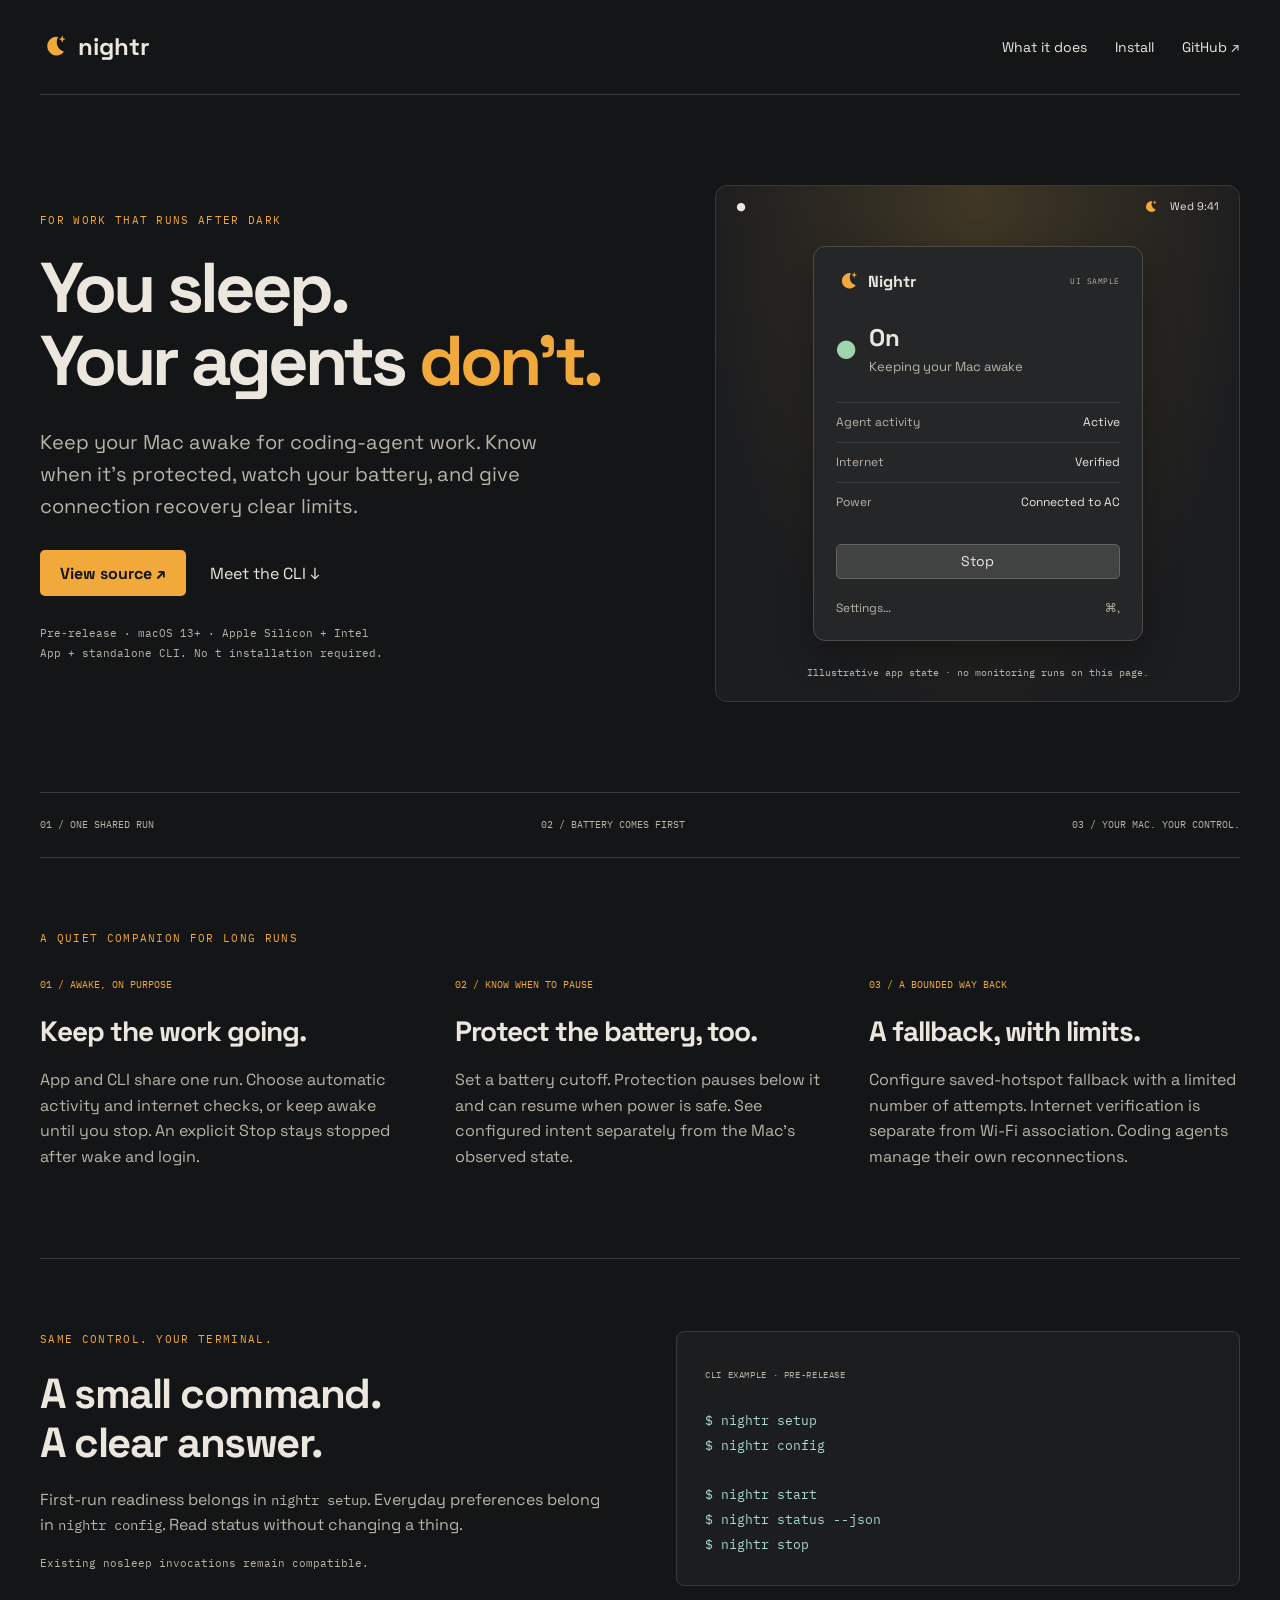
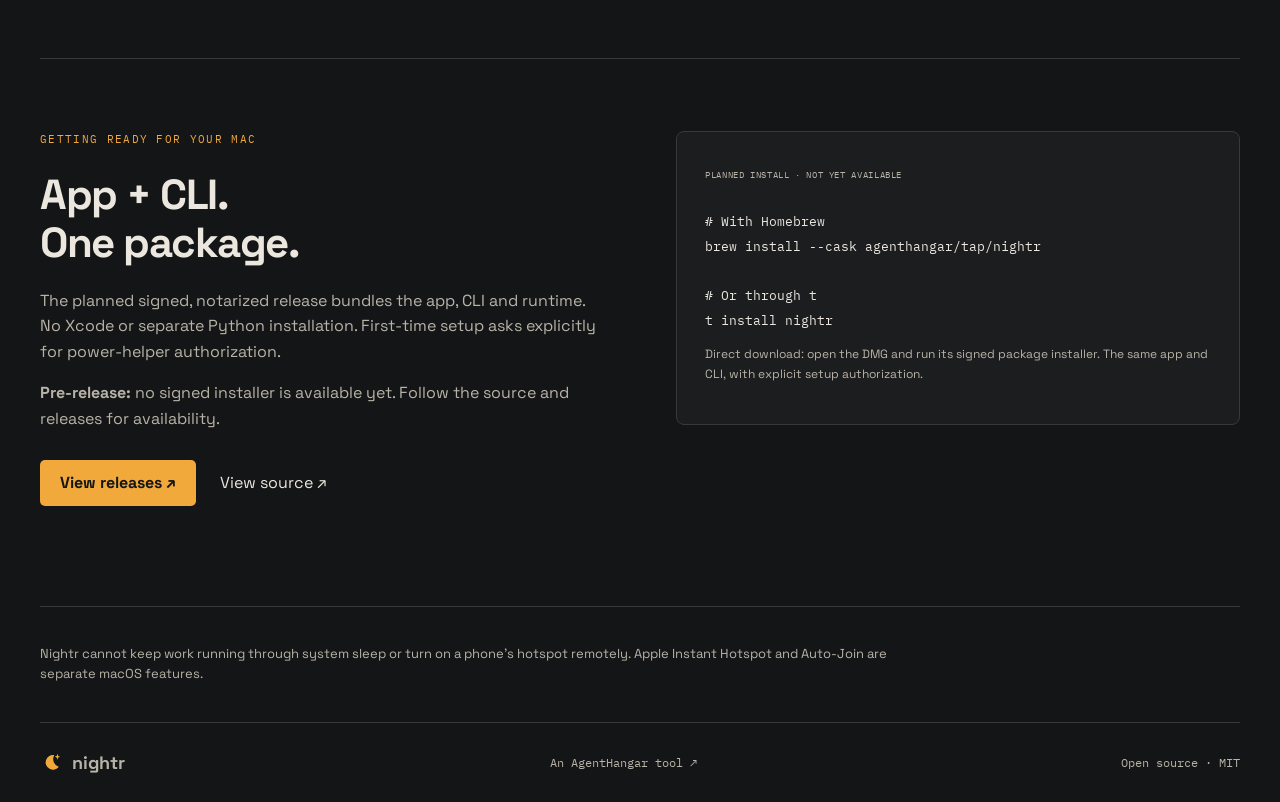
==== site/index.html @ ea900652 "Implement native Nightr controller app and standalone CLI" ====
<!doctype html>
<html lang="en"><head>
<meta charset="utf-8"><meta name="viewport" content="width=device-width, initial-scale=1">
<title>Nightr — You sleep. Your agents don't.</title>
<meta name="description" content="A macOS menu bar app and standalone CLI for keeping your Mac awake during coding-agent work. Open source, with battery and connectivity controls.">
<meta name="theme-color" content="#141516"><link rel="canonical" href="https://nightr.ai/">
<meta property="og:title" content="Nightr — You sleep. Your agents don't."><meta property="og:description" content="Keep your Mac awake for coding-agent work. App + standalone CLI. Open source."><meta property="og:type" content="website"><meta property="og:url" content="https://nightr.ai/">
<link rel="icon" type="image/svg+xml" href="assets/moon-spark.svg">
<link rel="preconnect" href="https://fonts.googleapis.com"><link rel="preconnect" href="https://fonts.gstatic.com" crossorigin>
<link rel="stylesheet" href="https://fonts.googleapis.com/css2?family=Space+Grotesk:wght@400;500;700&family=IBM+Plex+Mono:wght@400;500&display=swap">
<link rel="stylesheet" href="styles.css"></head><body>
<a class="skip" href="#main">Skip to content</a>
<header class="wrap nav"><a class="brand" href="./"><img src="assets/moon-spark.svg" width="28" height="28" alt=""><span>nightr</span></a><nav aria-label="Primary"><a href="#features">What it does</a><a href="#install">Install</a><a href="https://github.com/agenthangar/nightr">GitHub ↗</a></nav></header>
<main id="main"><section class="wrap hero"><div>
<p class="eyebrow">For work that runs after dark</p><h1>You sleep.<br>Your agents <em>don’t.</em></h1>
<p class="lede">Keep your Mac awake for coding-agent work. Know when it’s protected, watch your battery, and give connection recovery clear limits.</p>
<div class="actions"><a class="button" href="https://github.com/agenthangar/nightr">View source ↗</a><a href="#cli">Meet the CLI ↓</a></div>
<p class="meta">Pre-release · macOS 13+ · Apple Silicon + Intel<br>App + standalone CLI. No t installation required.</p>
</div><figure class="app-visual"><div class="menubar"><span>●</span><span><img src="assets/moon-spark.svg" width="28" height="28" alt=""> Wed 9:41</span></div><div class="app-card"><div class="app-title"><img src="assets/moon-spark.svg" width="28" height="28" alt=""><strong>Nightr</strong><span class="sample">UI SAMPLE</span></div><div class="status"><span class="status-dot">●</span><div><strong>On</strong><p>Keeping your Mac awake</p></div></div><dl><div><dt>Agent activity</dt><dd>Active</dd></div><div><dt>Internet</dt><dd>Verified</dd></div><div><dt>Power</dt><dd>Connected to AC</dd></div></dl><div class="sample-action">Stop</div><div class="sample-settings">Settings… <span>⌘,</span></div></div><figcaption>Illustrative app state · no monitoring runs on this page.</figcaption></figure></section>
<div class="wrap strip"><span>01 / ONE SHARED RUN</span><span>02 / BATTERY COMES FIRST</span><span>03 / YOUR MAC. YOUR CONTROL.</span></div>
<section class="wrap section" id="features" aria-labelledby="features-title"><p class="eyebrow" id="features-title">A quiet companion for long runs</p><div class="features"><article><span class="index">01 / AWAKE, ON PURPOSE</span><h2>Keep the work going.</h2><p>App and CLI share one run. Choose automatic activity and internet checks, or keep awake until you stop. An explicit Stop stays stopped after wake and login.</p></article><article><span class="index">02 / KNOW WHEN TO PAUSE</span><h2>Protect the battery, too.</h2><p>Set a battery cutoff. Protection pauses below it and can resume when power is safe. See configured intent separately from the Mac’s observed state.</p></article><article><span class="index">03 / A BOUNDED WAY BACK</span><h2>A fallback, with limits.</h2><p>Configure saved-hotspot fallback with a limited number of attempts. Internet verification is separate from Wi-Fi association. Coding agents manage their own reconnections.</p></article></div></section>
<section class="wrap section cli" id="cli"><div><p class="eyebrow">Same control. Your terminal.</p><h2>A small command.<br>A clear answer.</h2><p>First-run readiness belongs in <code>nightr setup</code>. Everyday preferences belong in <code>nightr config</code>. Read status without changing a thing.</p><p class="meta">Existing nosleep invocations remain compatible.</p></div><div class="terminal"><span class="terminal-label">CLI EXAMPLE · PRE-RELEASE</span><pre><code><span>$ nightr setup</span>
<span>$ nightr config</span>

<span>$ nightr start</span>
<span>$ nightr status --json</span>
<span>$ nightr stop</span></code></pre></div></section>
<section class="wrap section install" id="install"><div><p class="eyebrow">Getting ready for your Mac</p><h2>App + CLI.<br>One package.</h2><p>The planned signed, notarized release bundles the app, CLI and runtime. No Xcode or separate Python installation. First-time setup asks explicitly for power-helper authorization.</p><p><strong>Pre-release:</strong> no signed installer is available yet. Follow the source and releases for availability.</p><div class="actions"><a class="button" href="https://github.com/agenthangar/nightr/releases">View releases ↗</a><a href="https://github.com/agenthangar/nightr">View source ↗</a></div></div><div class="terminal"><span class="terminal-label">PLANNED INSTALL · NOT YET AVAILABLE</span><pre><code># With Homebrew
brew install --cask agenthangar/tap/nightr

# Or through t
t install nightr</code></pre><p>Direct download: open the DMG and run its signed package installer. The same app and CLI, with explicit setup authorization.</p></div></section>
<aside class="wrap limits"><p>Nightr cannot keep work running through system sleep or turn on a phone’s hotspot remotely. Apple Instant Hotspot and Auto-Join are separate macOS features.</p></aside></main>
<footer class="wrap footer"><a class="brand" href="./"><img src="assets/moon-spark.svg" width="28" height="28" alt=""><span>nightr</span></a><a href="https://agenthangar.ai/">An AgentHangar tool ↗</a><span>Open source · MIT</span></footer>
</body></html>
---- site/styles.css ----
@charset "UTF-8";
:root{color-scheme:dark;--bg:#141516;--raised:#1c1d1f;--ink:#ebe7df;--muted:#b8b3a8;--accent:#f2a93b;--line:#38393a;--sans:"Space Grotesk",system-ui,sans-serif;--mono:"IBM Plex Mono",ui-monospace,monospace}
*{box-sizing:border-box}html{scroll-behavior:smooth;scroll-padding-top:24px}body{margin:0;background:var(--bg);color:var(--ink);font:16px/1.6 var(--sans)}a{color:inherit;text-decoration:none}a:hover{color:var(--accent)}a:focus-visible{outline:2px solid var(--accent);outline-offset:5px}img{display:block;max-width:100%}.wrap{width:min(1200px,100% - 64px);margin-inline:auto}.nav{display:flex;align-items:center;justify-content:space-between;padding-block:28px;border-bottom:1px solid var(--line);gap:24px}.brand{display:flex;align-items:center;gap:10px;font-weight:700;font-size:24px}.nav nav{display:flex;gap:28px;font-size:14px}.skip{position:absolute;top:-80px;left:20px;padding:10px;background:var(--raised);z-index:2}.skip:focus{top:10px}.hero{display:grid;grid-template-columns:1.15fr 1fr;align-items:center;gap:72px;padding-block:90px}.eyebrow,.index,.meta,.strip,.terminal-label,.sample{font-family:var(--mono)}.eyebrow{font-size:11px;letter-spacing:.12em;text-transform:uppercase;color:var(--accent);margin:0 0 22px}h1{font-size:clamp(48px,5.5vw,76px);line-height:1.04;letter-spacing:-.055em;margin:0 0 28px}h1 em{color:var(--accent);font-style:normal}.lede{font-size:20px;line-height:1.6;color:var(--muted);max-width:520px}.actions{display:flex;flex-wrap:wrap;align-items:center;gap:24px;margin:28px 0}.button{display:inline-flex;align-items:center;min-height:46px;padding:10px 20px;border-radius:5px;background:var(--accent);color:#141516;font-weight:700}.button:hover{background:#ffbe5b;color:#141516}.meta{font-size:11px;line-height:1.8;color:var(--muted)}.app-visual{margin:0;padding:0 20px 20px;background:radial-gradient(ellipse at top,#403725,#1c1d1f 75%);border:1px solid var(--line);border-radius:12px}.menubar{display:flex;justify-content:space-between;align-items:center;padding:12px 0;font-size:11px}.menubar>span:last-child{display:flex;align-items:center;gap:12px}.menubar img{width:16px;height:16px}.app-card{max-width:330px;margin:18px auto 24px;padding:22px;border:1px solid #4c4b47;background:#252628;border-radius:12px;box-shadow:0 14px 38px #0005}.app-title{display:flex;align-items:center;gap:9px}.app-title img{width:23px;height:23px}.sample{font-size:8px;color:var(--muted);margin-left:auto;letter-spacing:.06em}.status{display:flex;gap:12px;align-items:center;margin:24px 0}.status strong{font-size:24px}.status p{font-size:13px;color:var(--muted);margin:0}.status-dot{color:#a0d5ac;font-size:24px}dl{font-size:12px;margin:0 0 22px}dl>div{display:flex;justify-content:space-between;padding:10px 0;border-top:1px solid var(--line);gap:14px}dt{color:var(--muted)}dd{margin:0}.sample-action{background:#414242;border:1px solid #65645f;border-radius:5px;text-align:center;font-size:14px;padding:5px}.sample-settings{margin-top:20px;font-size:12px;color:var(--muted);display:flex;justify-content:space-between}figcaption{text-align:center;font:10px/1.6 var(--mono);color:var(--muted)}.strip{display:flex;justify-content:space-between;gap:20px;padding-block:24px;border-block:1px solid var(--line);font-size:10px;color:var(--muted)}.section{padding-block:72px;border-bottom:1px solid var(--line)}.features{display:grid;grid-template-columns:repeat(3,minmax(0,1fr));gap:44px}.index{font-size:10px;color:var(--accent)}h2{font-size:28px;line-height:1.15;letter-spacing:-.035em;margin:20px 0}.features p,.section>div>p:not(.eyebrow){color:var(--muted)}.cli,.install{display:grid;grid-template-columns:1fr 1fr;gap:72px;align-items:start}.cli h2,.install h2{font-size:42px}.terminal{background:var(--raised);border:1px solid var(--line);padding:28px;border-radius:8px;min-width:0}.terminal-label{font-size:9px;letter-spacing:.07em;color:var(--muted)}pre{font:13px/1.9 var(--mono);margin:24px 0 0;white-space:pre-wrap;overflow-wrap:anywhere}pre span{color:#a9d7d2}code{font-family:var(--mono);font-size:.88em}pre code{font-size:inherit}.terminal p{font-size:12px;color:var(--muted)}.limits{padding-block:24px;color:var(--muted);font-size:13px}.limits p{max-width:850px}.footer{display:flex;flex-wrap:wrap;align-items:center;justify-content:space-between;gap:24px;border-top:1px solid var(--line);padding-block:28px;font:12px var(--mono);color:var(--muted)}.footer .brand{font:700 18px var(--sans)}.footer img{width:22px;height:22px}
@media(max-width:900px){.hero{gap:32px;padding-block:60px}.features{gap:24px}.cli,.install{gap:32px}.app-visual{padding-inline:12px}.app-card{padding:18px}.strip{font-size:9px}}
@media(max-width:680px){.wrap{width:calc(100% - 40px)}.nav{padding-block:20px}.nav nav{gap:16px;font-size:12px}.nav nav a:first-child{display:none}.hero,.cli,.install,.features{grid-template-columns:1fr}.hero{padding-block:48px;gap:32px}h1{font-size:56px}.lede{font-size:18px}.app-visual{max-width:420px;width:100%;justify-self:center}.strip{flex-direction:column;gap:10px}.section{padding-block:44px}.features{gap:28px}.features h2{margin-top:10px}.terminal{padding:22px}.footer{font-size:11px}.cli h2,.install h2{font-size:36px}}
@media(prefers-reduced-motion:reduce){html{scroll-behavior:auto}}
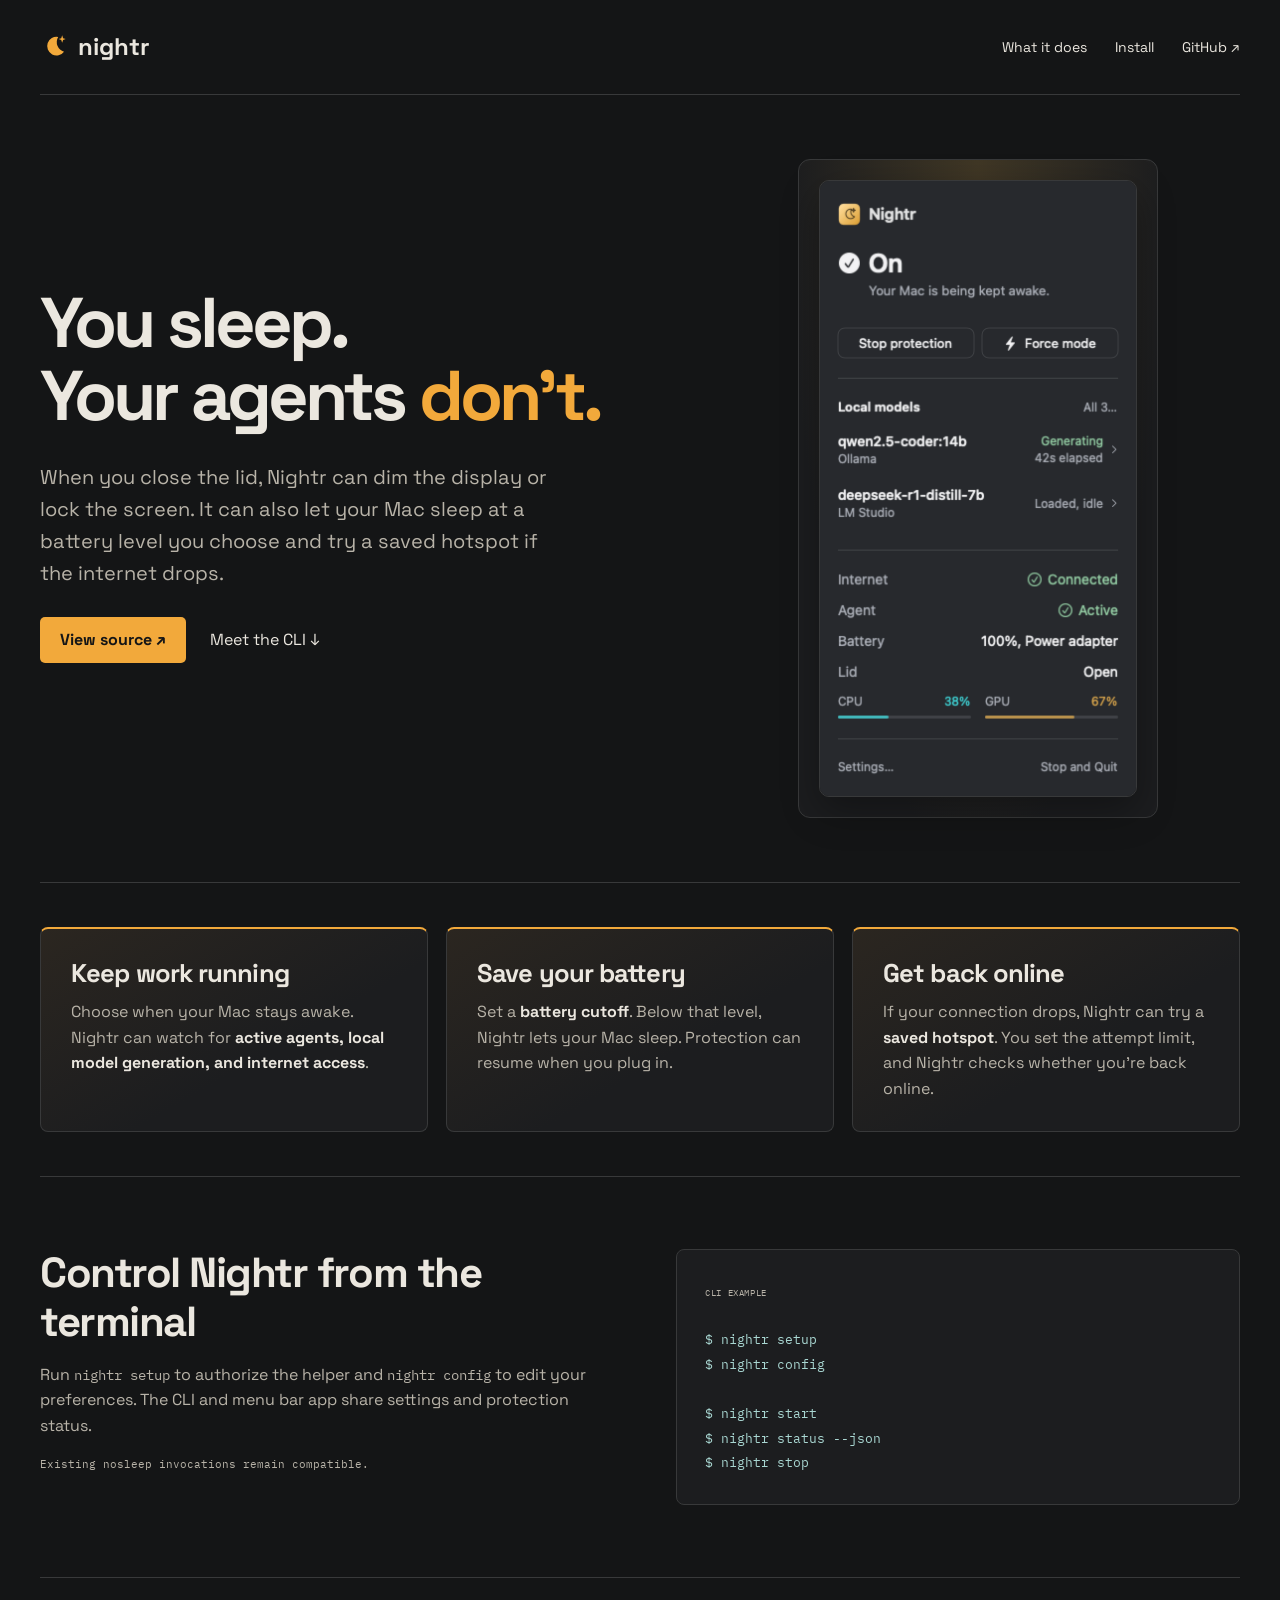
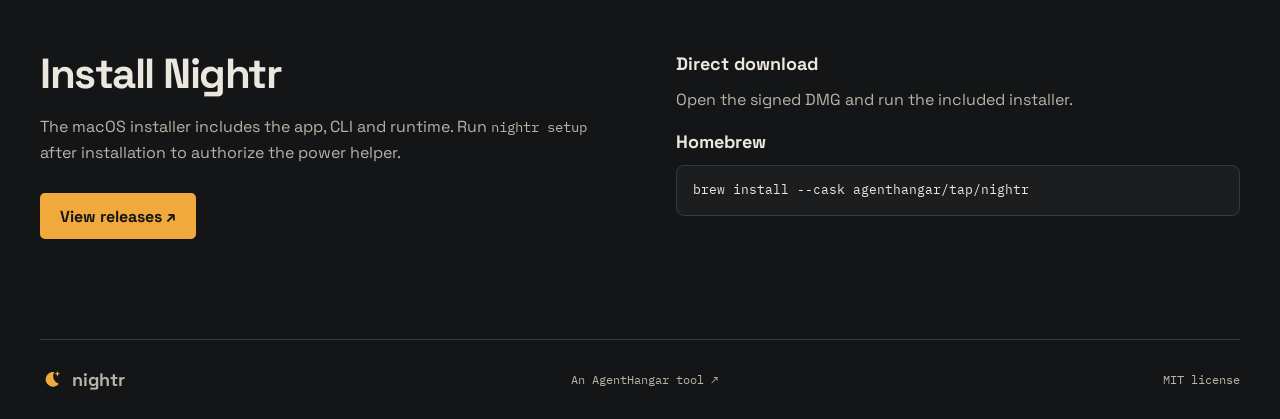
==== commit cfaef3fd: "Refresh the Nightr product website" ====
--- a/site/index.html
+++ b/site/index.html
@@ -1,10 +1,10 @@
 <!doctype html>
 <html lang="en"><head>
 <meta charset="utf-8"><meta name="viewport" content="width=device-width, initial-scale=1">
-<title>Nightr — You sleep. Your agents don't.</title>
+<title>Nightr | You sleep. Your agents don't.</title>
 <meta name="description" content="A macOS menu bar app and standalone CLI for keeping your Mac awake during coding-agent work. Open source, with battery and connectivity controls.">
 <meta name="theme-color" content="#141516"><link rel="canonical" href="https://nightr.ai/">
-<meta property="og:title" content="Nightr — You sleep. Your agents don't."><meta property="og:description" content="Keep your Mac awake for coding-agent work. App + standalone CLI. Open source."><meta property="og:type" content="website"><meta property="og:url" content="https://nightr.ai/">
+<meta property="og:title" content="Nightr | You sleep. Your agents don't."><meta property="og:description" content="Keep your Mac awake for coding-agent work. App + standalone CLI. Open source."><meta property="og:type" content="website"><meta property="og:url" content="https://nightr.ai/">
 <link rel="icon" type="image/svg+xml" href="assets/moon-spark.svg">
 <link rel="preconnect" href="https://fonts.googleapis.com"><link rel="preconnect" href="https://fonts.gstatic.com" crossorigin>
 <link rel="stylesheet" href="https://fonts.googleapis.com/css2?family=Space+Grotesk:wght@400;500;700&family=IBM+Plex+Mono:wght@400;500&display=swap">
@@ -12,24 +12,48 @@
 <a class="skip" href="#main">Skip to content</a>
 <header class="wrap nav"><a class="brand" href="./"><img src="assets/moon-spark.svg" width="28" height="28" alt=""><span>nightr</span></a><nav aria-label="Primary"><a href="#features">What it does</a><a href="#install">Install</a><a href="https://github.com/agenthangar/nightr">GitHub ↗</a></nav></header>
 <main id="main"><section class="wrap hero"><div>
-<p class="eyebrow">For work that runs after dark</p><h1>You sleep.<br>Your agents <em>don’t.</em></h1>
-<p class="lede">Keep your Mac awake for coding-agent work. Know when it’s protected, watch your battery, and give connection recovery clear limits.</p>
+<h1>You sleep.<br>Your agents <em>don’t.</em></h1>
+<p class="lede">When you close the lid, Nightr can dim the display or lock the screen. It can also let your Mac sleep at a battery level you choose and try a saved hotspot if the internet drops.</p>
 <div class="actions"><a class="button" href="https://github.com/agenthangar/nightr">View source ↗</a><a href="#cli">Meet the CLI ↓</a></div>
-<p class="meta">Pre-release · macOS 13+ · Apple Silicon + Intel<br>App + standalone CLI. No t installation required.</p>
-</div><figure class="app-visual"><div class="menubar"><span>●</span><span><img src="assets/moon-spark.svg" width="28" height="28" alt=""> Wed 9:41</span></div><div class="app-card"><div class="app-title"><img src="assets/moon-spark.svg" width="28" height="28" alt=""><strong>Nightr</strong><span class="sample">UI SAMPLE</span></div><div class="status"><span class="status-dot">●</span><div><strong>On</strong><p>Keeping your Mac awake</p></div></div><dl><div><dt>Agent activity</dt><dd>Active</dd></div><div><dt>Internet</dt><dd>Verified</dd></div><div><dt>Power</dt><dd>Connected to AC</dd></div></dl><div class="sample-action">Stop</div><div class="sample-settings">Settings… <span>⌘,</span></div></div><figcaption>Illustrative app state · no monitoring runs on this page.</figcaption></figure></section>
-<div class="wrap strip"><span>01 / ONE SHARED RUN</span><span>02 / BATTERY COMES FIRST</span><span>03 / YOUR MAC. YOUR CONTROL.</span></div>
-<section class="wrap section" id="features" aria-labelledby="features-title"><p class="eyebrow" id="features-title">A quiet companion for long runs</p><div class="features"><article><span class="index">01 / AWAKE, ON PURPOSE</span><h2>Keep the work going.</h2><p>App and CLI share one run. Choose automatic activity and internet checks, or keep awake until you stop. An explicit Stop stays stopped after wake and login.</p></article><article><span class="index">02 / KNOW WHEN TO PAUSE</span><h2>Protect the battery, too.</h2><p>Set a battery cutoff. Protection pauses below it and can resume when power is safe. See configured intent separately from the Mac’s observed state.</p></article><article><span class="index">03 / A BOUNDED WAY BACK</span><h2>A fallback, with limits.</h2><p>Configure saved-hotspot fallback with a limited number of attempts. Internet verification is separate from Wi-Fi association. Coding agents manage their own reconnections.</p></article></div></section>
-<section class="wrap section cli" id="cli"><div><p class="eyebrow">Same control. Your terminal.</p><h2>A small command.<br>A clear answer.</h2><p>First-run readiness belongs in <code>nightr setup</code>. Everyday preferences belong in <code>nightr config</code>. Read status without changing a thing.</p><p class="meta">Existing nosleep invocations remain compatible.</p></div><div class="terminal"><span class="terminal-label">CLI EXAMPLE · PRE-RELEASE</span><pre><code><span>$ nightr setup</span>
+</div>
+<figure class="app-visual">
+  <img src="assets/screenshots/popover-on-dark.png" width="636" height="1238"
+       alt="Nightr menu bar pane showing active protection, local models, and CPU and GPU activity">
+</figure>
+</section>
+<section class="wrap section features" id="features" aria-label="What Nightr does">
+  <article>
+    <h2>Keep work running</h2>
+    <p>Choose when your Mac stays awake. Nightr can watch for <strong>active agents, local model generation, and internet access</strong>.</p>
+  </article>
+  <article>
+    <h2>Save your battery</h2>
+    <p>Set a <strong>battery cutoff</strong>. Below that level, Nightr lets your Mac sleep. Protection can resume when you plug in.</p>
+  </article>
+  <article>
+    <h2>Get back online</h2>
+    <p>If your connection drops, Nightr can try a <strong>saved hotspot</strong>. You set the attempt limit, and Nightr checks whether you’re back online.</p>
+  </article>
+</section>
+<section class="wrap section cli" id="cli"><div><h2>Control Nightr from the terminal</h2><p>Run <code>nightr setup</code> to authorize the helper and <code>nightr config</code> to edit your preferences. The CLI and menu bar app share settings and protection status.</p><p class="meta">Existing nosleep invocations remain compatible.</p></div><div class="terminal"><span class="terminal-label">CLI EXAMPLE</span><pre><code><span>$ nightr setup</span>
 <span>$ nightr config</span>
 
 <span>$ nightr start</span>
 <span>$ nightr status --json</span>
 <span>$ nightr stop</span></code></pre></div></section>
-<section class="wrap section install" id="install"><div><p class="eyebrow">Getting ready for your Mac</p><h2>App + CLI.<br>One package.</h2><p>The planned signed, notarized release bundles the app, CLI and runtime. No Xcode or separate Python installation. First-time setup asks explicitly for power-helper authorization.</p><p><strong>Pre-release:</strong> no signed installer is available yet. Follow the source and releases for availability.</p><div class="actions"><a class="button" href="https://github.com/agenthangar/nightr/releases">View releases ↗</a><a href="https://github.com/agenthangar/nightr">View source ↗</a></div></div><div class="terminal"><span class="terminal-label">PLANNED INSTALL · NOT YET AVAILABLE</span><pre><code># With Homebrew
-brew install --cask agenthangar/tap/nightr
-
-# Or through t
-t install nightr</code></pre><p>Direct download: open the DMG and run its signed package installer. The same app and CLI, with explicit setup authorization.</p></div></section>
-<aside class="wrap limits"><p>Nightr cannot keep work running through system sleep or turn on a phone’s hotspot remotely. Apple Instant Hotspot and Auto-Join are separate macOS features.</p></aside></main>
-<footer class="wrap footer"><a class="brand" href="./"><img src="assets/moon-spark.svg" width="28" height="28" alt=""><span>nightr</span></a><a href="https://agenthangar.ai/">An AgentHangar tool ↗</a><span>Open source · MIT</span></footer>
+<section class="wrap section install" id="install">
+  <div>
+    <h2>Install Nightr</h2>
+    <p>The macOS installer includes the app, CLI and runtime. Run <code>nightr setup</code> after installation to authorize the power helper.</p>
+    <div class="actions"><a class="button" href="https://github.com/agenthangar/nightr/releases">View releases ↗</a></div>
+  </div>
+  <div class="install-methods">
+    <h3>Direct download</h3>
+    <p>Open the signed DMG and run the included installer.</p>
+    <h3>Homebrew</h3>
+    <pre><code>brew install --cask agenthangar/tap/nightr</code></pre>
+  </div>
+</section>
+</main>
+<footer class="wrap footer"><a class="brand" href="./"><img src="assets/moon-spark.svg" width="28" height="28" alt=""><span>nightr</span></a><a href="https://agenthangar.ai/">An AgentHangar tool ↗</a><span>MIT license</span></footer>
 </body></html>
--- a/site/styles.css
+++ b/site/styles.css
@@ -1,6 +1,17 @@
 @charset "UTF-8";
 :root{color-scheme:dark;--bg:#141516;--raised:#1c1d1f;--ink:#ebe7df;--muted:#b8b3a8;--accent:#f2a93b;--line:#38393a;--sans:"Space Grotesk",system-ui,sans-serif;--mono:"IBM Plex Mono",ui-monospace,monospace}
-*{box-sizing:border-box}html{scroll-behavior:smooth;scroll-padding-top:24px}body{margin:0;background:var(--bg);color:var(--ink);font:16px/1.6 var(--sans)}a{color:inherit;text-decoration:none}a:hover{color:var(--accent)}a:focus-visible{outline:2px solid var(--accent);outline-offset:5px}img{display:block;max-width:100%}.wrap{width:min(1200px,100% - 64px);margin-inline:auto}.nav{display:flex;align-items:center;justify-content:space-between;padding-block:28px;border-bottom:1px solid var(--line);gap:24px}.brand{display:flex;align-items:center;gap:10px;font-weight:700;font-size:24px}.nav nav{display:flex;gap:28px;font-size:14px}.skip{position:absolute;top:-80px;left:20px;padding:10px;background:var(--raised);z-index:2}.skip:focus{top:10px}.hero{display:grid;grid-template-columns:1.15fr 1fr;align-items:center;gap:72px;padding-block:90px}.eyebrow,.index,.meta,.strip,.terminal-label,.sample{font-family:var(--mono)}.eyebrow{font-size:11px;letter-spacing:.12em;text-transform:uppercase;color:var(--accent);margin:0 0 22px}h1{font-size:clamp(48px,5.5vw,76px);line-height:1.04;letter-spacing:-.055em;margin:0 0 28px}h1 em{color:var(--accent);font-style:normal}.lede{font-size:20px;line-height:1.6;color:var(--muted);max-width:520px}.actions{display:flex;flex-wrap:wrap;align-items:center;gap:24px;margin:28px 0}.button{display:inline-flex;align-items:center;min-height:46px;padding:10px 20px;border-radius:5px;background:var(--accent);color:#141516;font-weight:700}.button:hover{background:#ffbe5b;color:#141516}.meta{font-size:11px;line-height:1.8;color:var(--muted)}.app-visual{margin:0;padding:0 20px 20px;background:radial-gradient(ellipse at top,#403725,#1c1d1f 75%);border:1px solid var(--line);border-radius:12px}.menubar{display:flex;justify-content:space-between;align-items:center;padding:12px 0;font-size:11px}.menubar>span:last-child{display:flex;align-items:center;gap:12px}.menubar img{width:16px;height:16px}.app-card{max-width:330px;margin:18px auto 24px;padding:22px;border:1px solid #4c4b47;background:#252628;border-radius:12px;box-shadow:0 14px 38px #0005}.app-title{display:flex;align-items:center;gap:9px}.app-title img{width:23px;height:23px}.sample{font-size:8px;color:var(--muted);margin-left:auto;letter-spacing:.06em}.status{display:flex;gap:12px;align-items:center;margin:24px 0}.status strong{font-size:24px}.status p{font-size:13px;color:var(--muted);margin:0}.status-dot{color:#a0d5ac;font-size:24px}dl{font-size:12px;margin:0 0 22px}dl>div{display:flex;justify-content:space-between;padding:10px 0;border-top:1px solid var(--line);gap:14px}dt{color:var(--muted)}dd{margin:0}.sample-action{background:#414242;border:1px solid #65645f;border-radius:5px;text-align:center;font-size:14px;padding:5px}.sample-settings{margin-top:20px;font-size:12px;color:var(--muted);display:flex;justify-content:space-between}figcaption{text-align:center;font:10px/1.6 var(--mono);color:var(--muted)}.strip{display:flex;justify-content:space-between;gap:20px;padding-block:24px;border-block:1px solid var(--line);font-size:10px;color:var(--muted)}.section{padding-block:72px;border-bottom:1px solid var(--line)}.features{display:grid;grid-template-columns:repeat(3,minmax(0,1fr));gap:44px}.index{font-size:10px;color:var(--accent)}h2{font-size:28px;line-height:1.15;letter-spacing:-.035em;margin:20px 0}.features p,.section>div>p:not(.eyebrow){color:var(--muted)}.cli,.install{display:grid;grid-template-columns:1fr 1fr;gap:72px;align-items:start}.cli h2,.install h2{font-size:42px}.terminal{background:var(--raised);border:1px solid var(--line);padding:28px;border-radius:8px;min-width:0}.terminal-label{font-size:9px;letter-spacing:.07em;color:var(--muted)}pre{font:13px/1.9 var(--mono);margin:24px 0 0;white-space:pre-wrap;overflow-wrap:anywhere}pre span{color:#a9d7d2}code{font-family:var(--mono);font-size:.88em}pre code{font-size:inherit}.terminal p{font-size:12px;color:var(--muted)}.limits{padding-block:24px;color:var(--muted);font-size:13px}.limits p{max-width:850px}.footer{display:flex;flex-wrap:wrap;align-items:center;justify-content:space-between;gap:24px;border-top:1px solid var(--line);padding-block:28px;font:12px var(--mono);color:var(--muted)}.footer .brand{font:700 18px var(--sans)}.footer img{width:22px;height:22px}
-@media(max-width:900px){.hero{gap:32px;padding-block:60px}.features{gap:24px}.cli,.install{gap:32px}.app-visual{padding-inline:12px}.app-card{padding:18px}.strip{font-size:9px}}
-@media(max-width:680px){.wrap{width:calc(100% - 40px)}.nav{padding-block:20px}.nav nav{gap:16px;font-size:12px}.nav nav a:first-child{display:none}.hero,.cli,.install,.features{grid-template-columns:1fr}.hero{padding-block:48px;gap:32px}h1{font-size:56px}.lede{font-size:18px}.app-visual{max-width:420px;width:100%;justify-self:center}.strip{flex-direction:column;gap:10px}.section{padding-block:44px}.features{gap:28px}.features h2{margin-top:10px}.terminal{padding:22px}.footer{font-size:11px}.cli h2,.install h2{font-size:36px}}
+*{box-sizing:border-box}html{scroll-behavior:smooth;scroll-padding-top:24px}body{margin:0;background:var(--bg);color:var(--ink);font:16px/1.6 var(--sans)}a{color:inherit;text-decoration:none}a:hover{color:var(--accent)}a:focus-visible{outline:2px solid var(--accent);outline-offset:5px}img{display:block;max-width:100%}.wrap{width:min(1200px,100% - 64px);margin-inline:auto}.nav{display:flex;align-items:center;justify-content:space-between;padding-block:28px;border-bottom:1px solid var(--line);gap:24px}.brand{display:flex;align-items:center;gap:10px;font-weight:700;font-size:24px}.nav nav{display:flex;gap:28px;font-size:14px}.skip{position:absolute;top:-80px;left:20px;padding:10px;background:var(--raised);z-index:2}.skip:focus{top:10px}.hero{display:grid;grid-template-columns:1.15fr 1fr;align-items:center;gap:72px;padding-block:64px}.meta,.terminal-label{font-family:var(--mono)}h1{font-size:clamp(48px,5.5vw,76px);line-height:1.04;letter-spacing:-.055em;margin:0 0 28px}h1 em{color:var(--accent);font-style:normal}.lede{font-size:20px;line-height:1.6;color:var(--muted);max-width:520px}.actions{display:flex;flex-wrap:wrap;align-items:center;gap:24px;margin:28px 0}.button{display:inline-flex;align-items:center;min-height:46px;padding:10px 20px;border-radius:5px;background:var(--accent);color:#141516;font-weight:700}.button:hover{background:#ffbe5b;color:#141516}.meta{font-size:11px;line-height:1.8;color:var(--muted)}
+.app-visual{width:min(100%,360px);margin:0;justify-self:center;padding:20px;background:radial-gradient(ellipse at top,#403725,#1c1d1f 75%);border:1px solid var(--line);border-radius:12px}
+.app-visual img{width:100%;height:auto;border:1px solid var(--line);border-radius:10px;box-shadow:0 14px 38px #0005}
+.section{padding-block:72px;border-bottom:1px solid var(--line)}.features{display:grid;grid-template-columns:repeat(3,minmax(0,1fr));gap:18px}h2{font-size:28px;line-height:1.15;letter-spacing:-.035em;margin:0 0 16px}.features{border-top:1px solid var(--line);padding-block:44px}
+.features article{padding:clamp(18px,2.5vw,30px);border:1px solid var(--line);border-top:2px solid var(--accent);border-radius:8px;background:linear-gradient(150deg,#2b2620,var(--raised) 60%)}
+.features h2{font-size:clamp(21px,2vw,28px);margin-bottom:10px}
+.features strong{color:var(--ink);font-weight:700}
+.features p,.section>div>p{color:var(--muted);margin:0 0 16px}
+.features p:last-child{margin-bottom:0}
+.install-methods h3{margin:0 0 8px;font-size:18px}
+.install-methods pre{margin:0;padding:12px 16px;background:var(--raised);border:1px solid var(--line);border-radius:8px}
+.cli,.install{display:grid;grid-template-columns:1fr 1fr;gap:72px;align-items:start}.install{border-bottom:0}.cli h2,.install h2{font-size:42px}.terminal{background:var(--raised);border:1px solid var(--line);padding:28px;border-radius:8px;min-width:0}.terminal-label{font-size:9px;letter-spacing:.07em;color:var(--muted)}pre{font:13px/1.9 var(--mono);margin:24px 0 0;white-space:pre-wrap;overflow-wrap:anywhere}pre span{color:#a9d7d2}code{font-family:var(--mono);font-size:.88em}pre code{font-size:inherit}.footer{display:flex;flex-wrap:wrap;align-items:center;justify-content:space-between;gap:24px;border-top:1px solid var(--line);padding-block:28px;font:12px var(--mono);color:var(--muted)}.footer .brand{font:700 18px var(--sans)}.footer img{width:22px;height:22px}
+@media(max-width:900px){.hero{gap:32px;padding-block:60px}.cli,.install{gap:32px}.app-visual{padding:12px}}
+@media(max-width:680px){.wrap{width:calc(100% - 40px)}.nav{padding-block:20px}.nav nav{gap:16px;font-size:12px}.nav nav a:first-child{display:none}.hero,.cli,.install,.features{grid-template-columns:1fr}.hero{padding-block:48px;gap:32px}h1{font-size:56px}.lede{font-size:18px}.section{padding-block:44px}.features{gap:14px}.features h2{font-size:24px}.terminal{padding:22px}.footer{font-size:11px}.cli h2,.install h2{font-size:36px}}
 @media(prefers-reduced-motion:reduce){html{scroll-behavior:auto}}
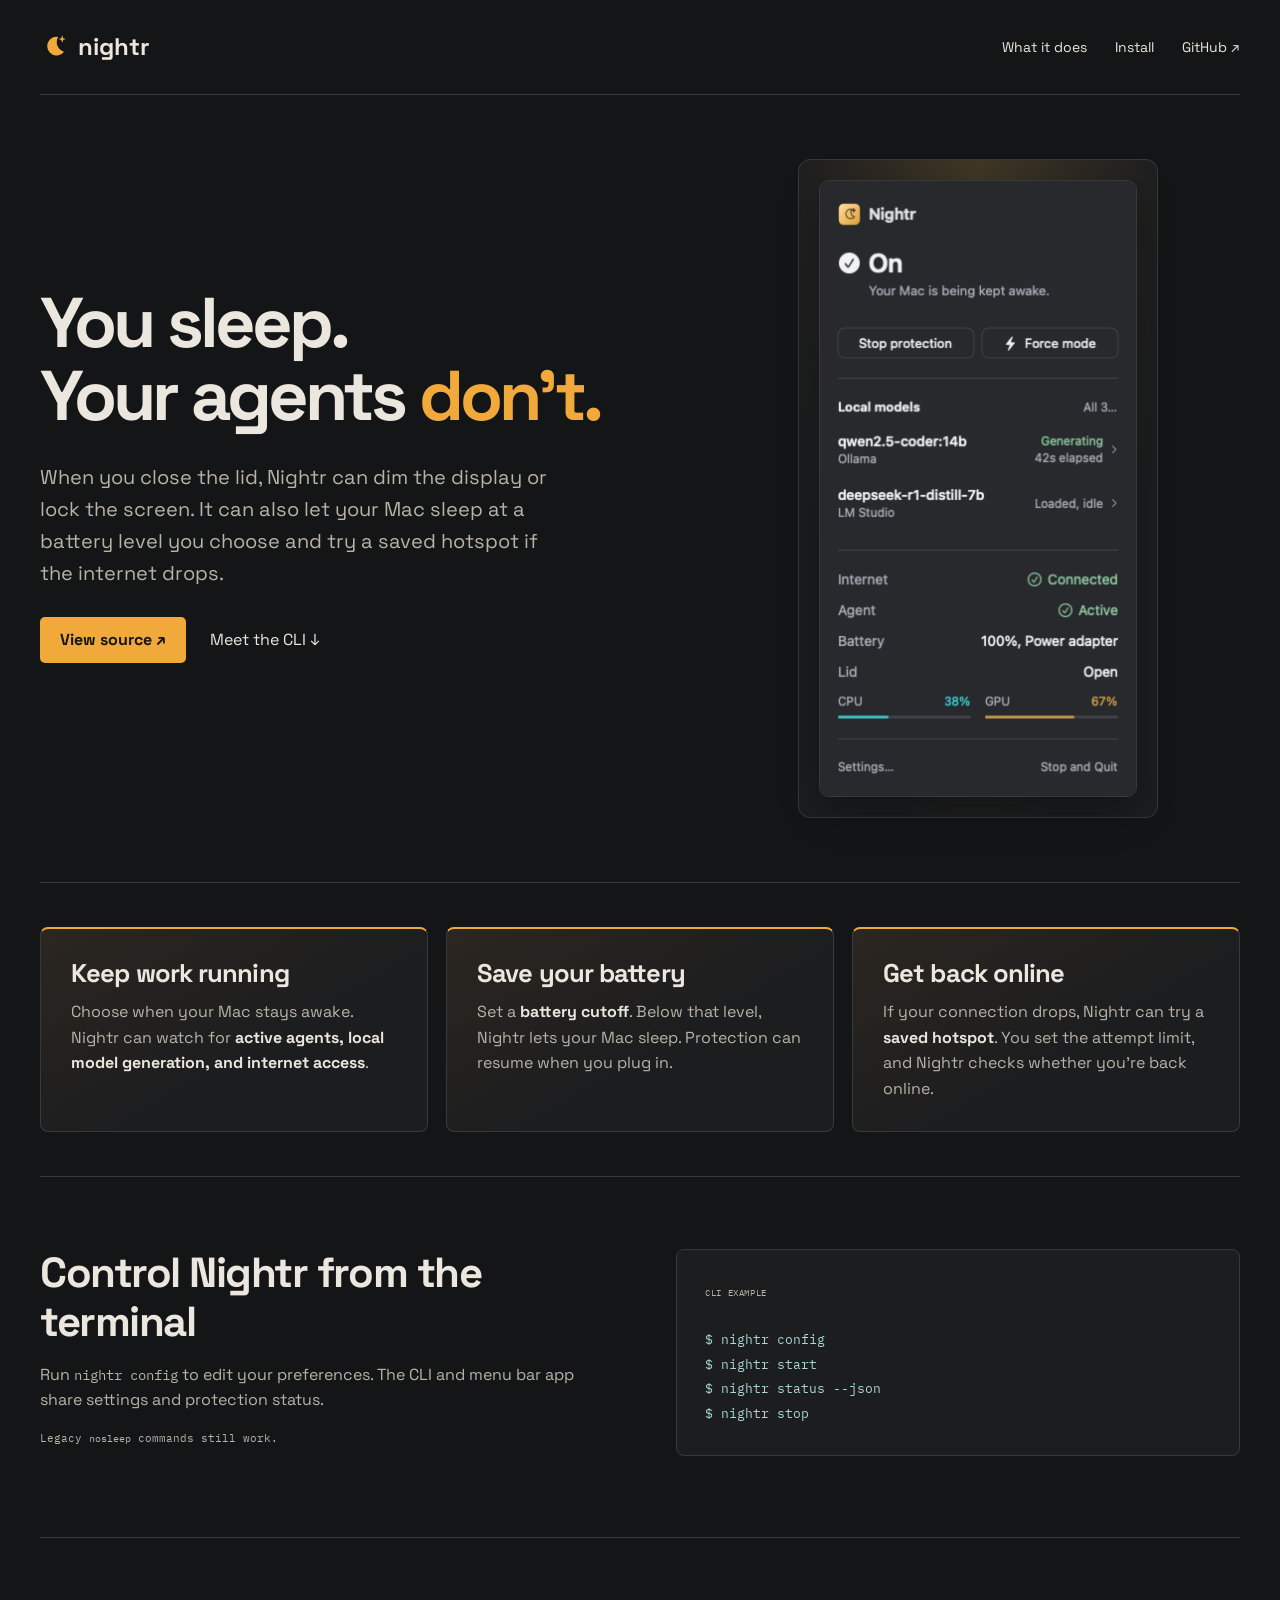
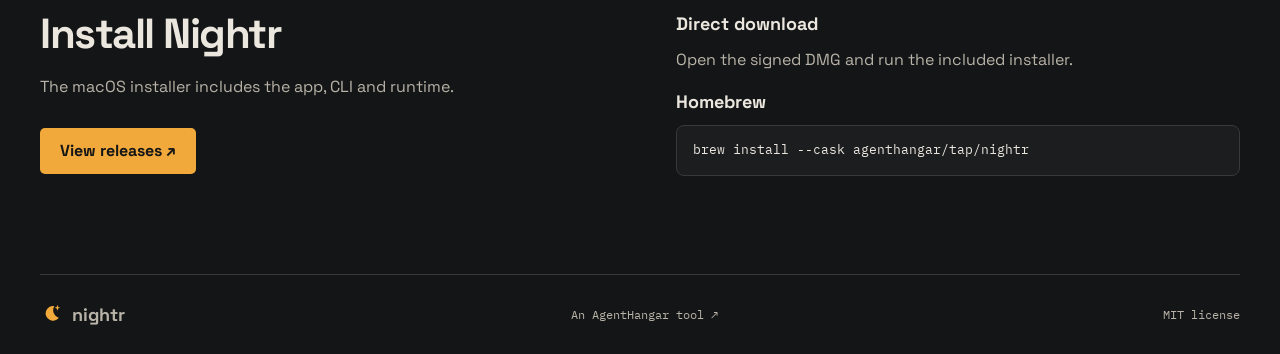
==== commit d4128704: "Polish the launch README and sync the website copy" ====
--- a/site/index.html
+++ b/site/index.html
@@ -35,16 +35,14 @@
     <p>If your connection drops, Nightr can try a <strong>saved hotspot</strong>. You set the attempt limit, and Nightr checks whether you’re back online.</p>
   </article>
 </section>
-<section class="wrap section cli" id="cli"><div><h2>Control Nightr from the terminal</h2><p>Run <code>nightr setup</code> to authorize the helper and <code>nightr config</code> to edit your preferences. The CLI and menu bar app share settings and protection status.</p><p class="meta">Existing nosleep invocations remain compatible.</p></div><div class="terminal"><span class="terminal-label">CLI EXAMPLE</span><pre><code><span>$ nightr setup</span>
-<span>$ nightr config</span>
-
+<section class="wrap section cli" id="cli"><div><h2>Control Nightr from the terminal</h2><p>Run <code>nightr config</code> to edit your preferences. The CLI and menu bar app share settings and protection status.</p><p class="meta">Legacy <code>nosleep</code> commands still work.</p></div><div class="terminal"><span class="terminal-label">CLI EXAMPLE</span><pre><code><span>$ nightr config</span>
 <span>$ nightr start</span>
 <span>$ nightr status --json</span>
 <span>$ nightr stop</span></code></pre></div></section>
 <section class="wrap section install" id="install">
   <div>
     <h2>Install Nightr</h2>
-    <p>The macOS installer includes the app, CLI and runtime. Run <code>nightr setup</code> after installation to authorize the power helper.</p>
+    <p>The macOS installer includes the app, CLI and runtime.</p>
     <div class="actions"><a class="button" href="https://github.com/agenthangar/nightr/releases">View releases ↗</a></div>
   </div>
   <div class="install-methods">
